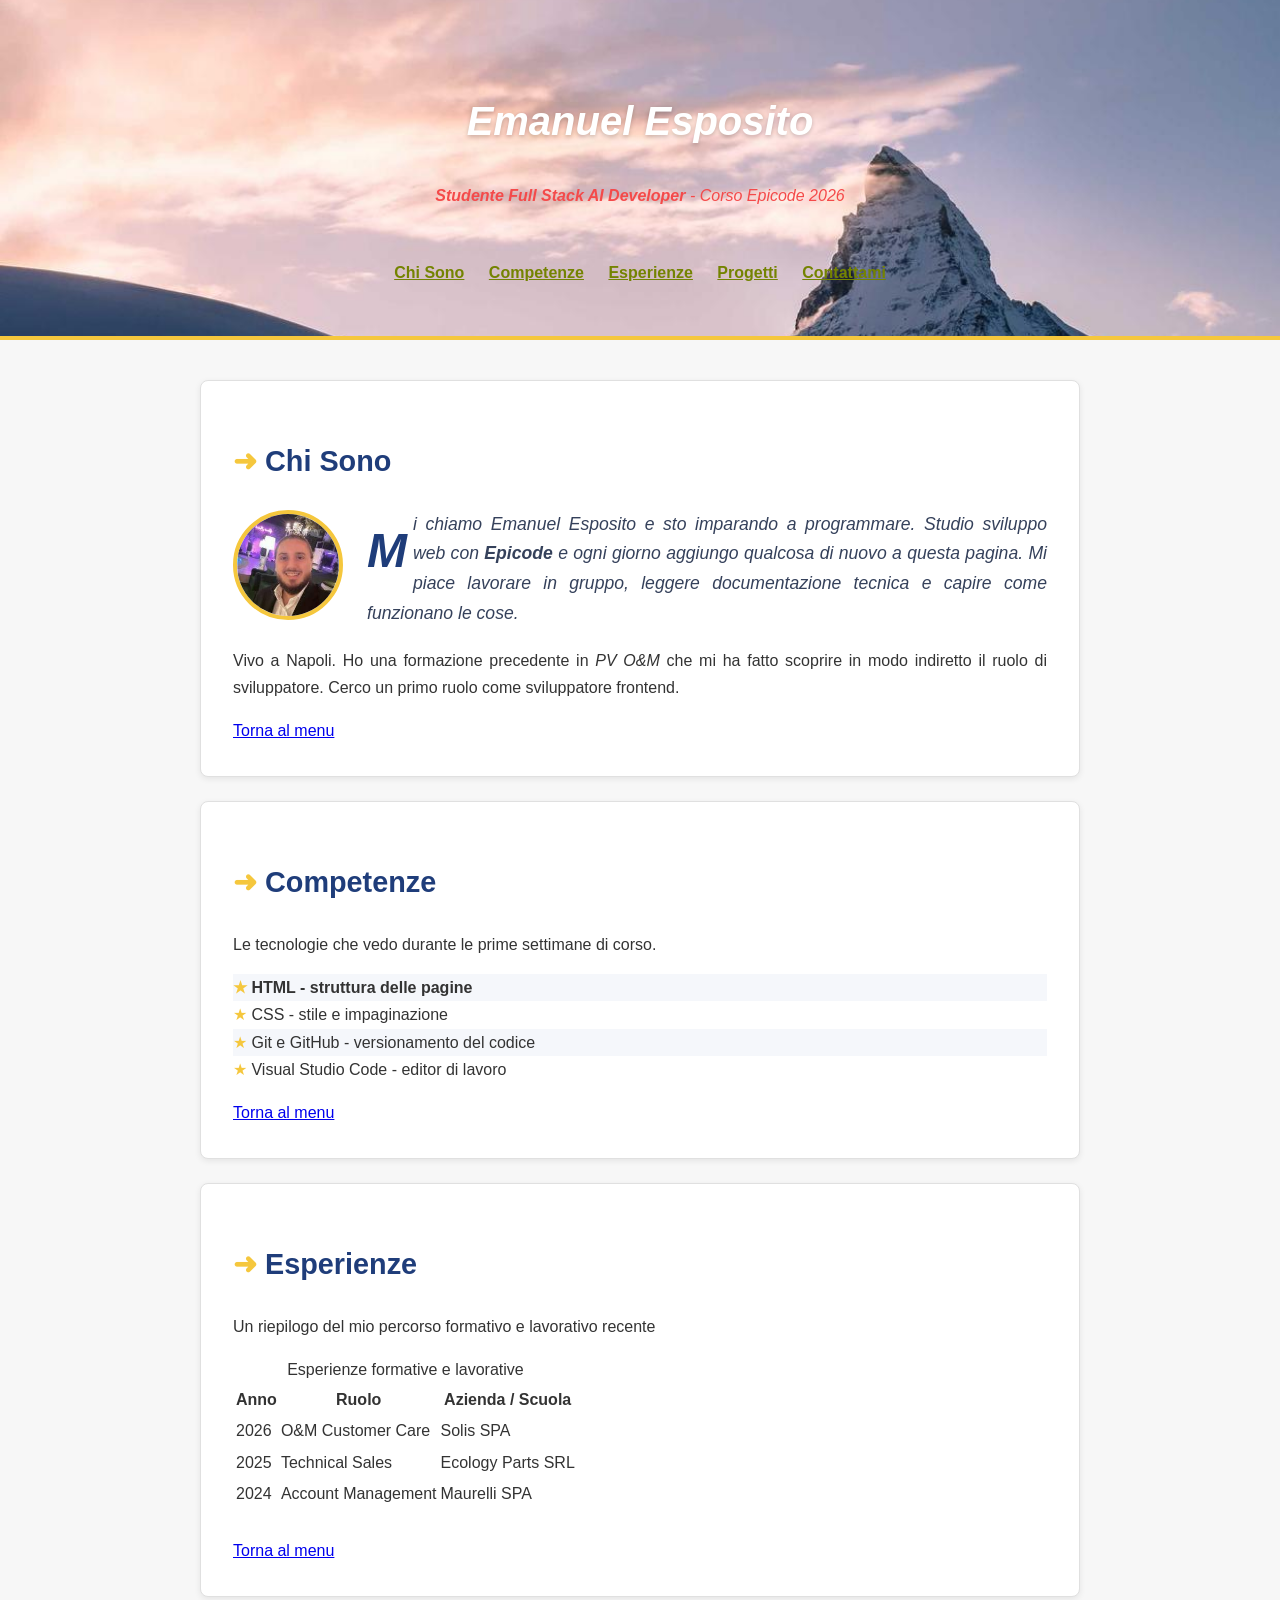
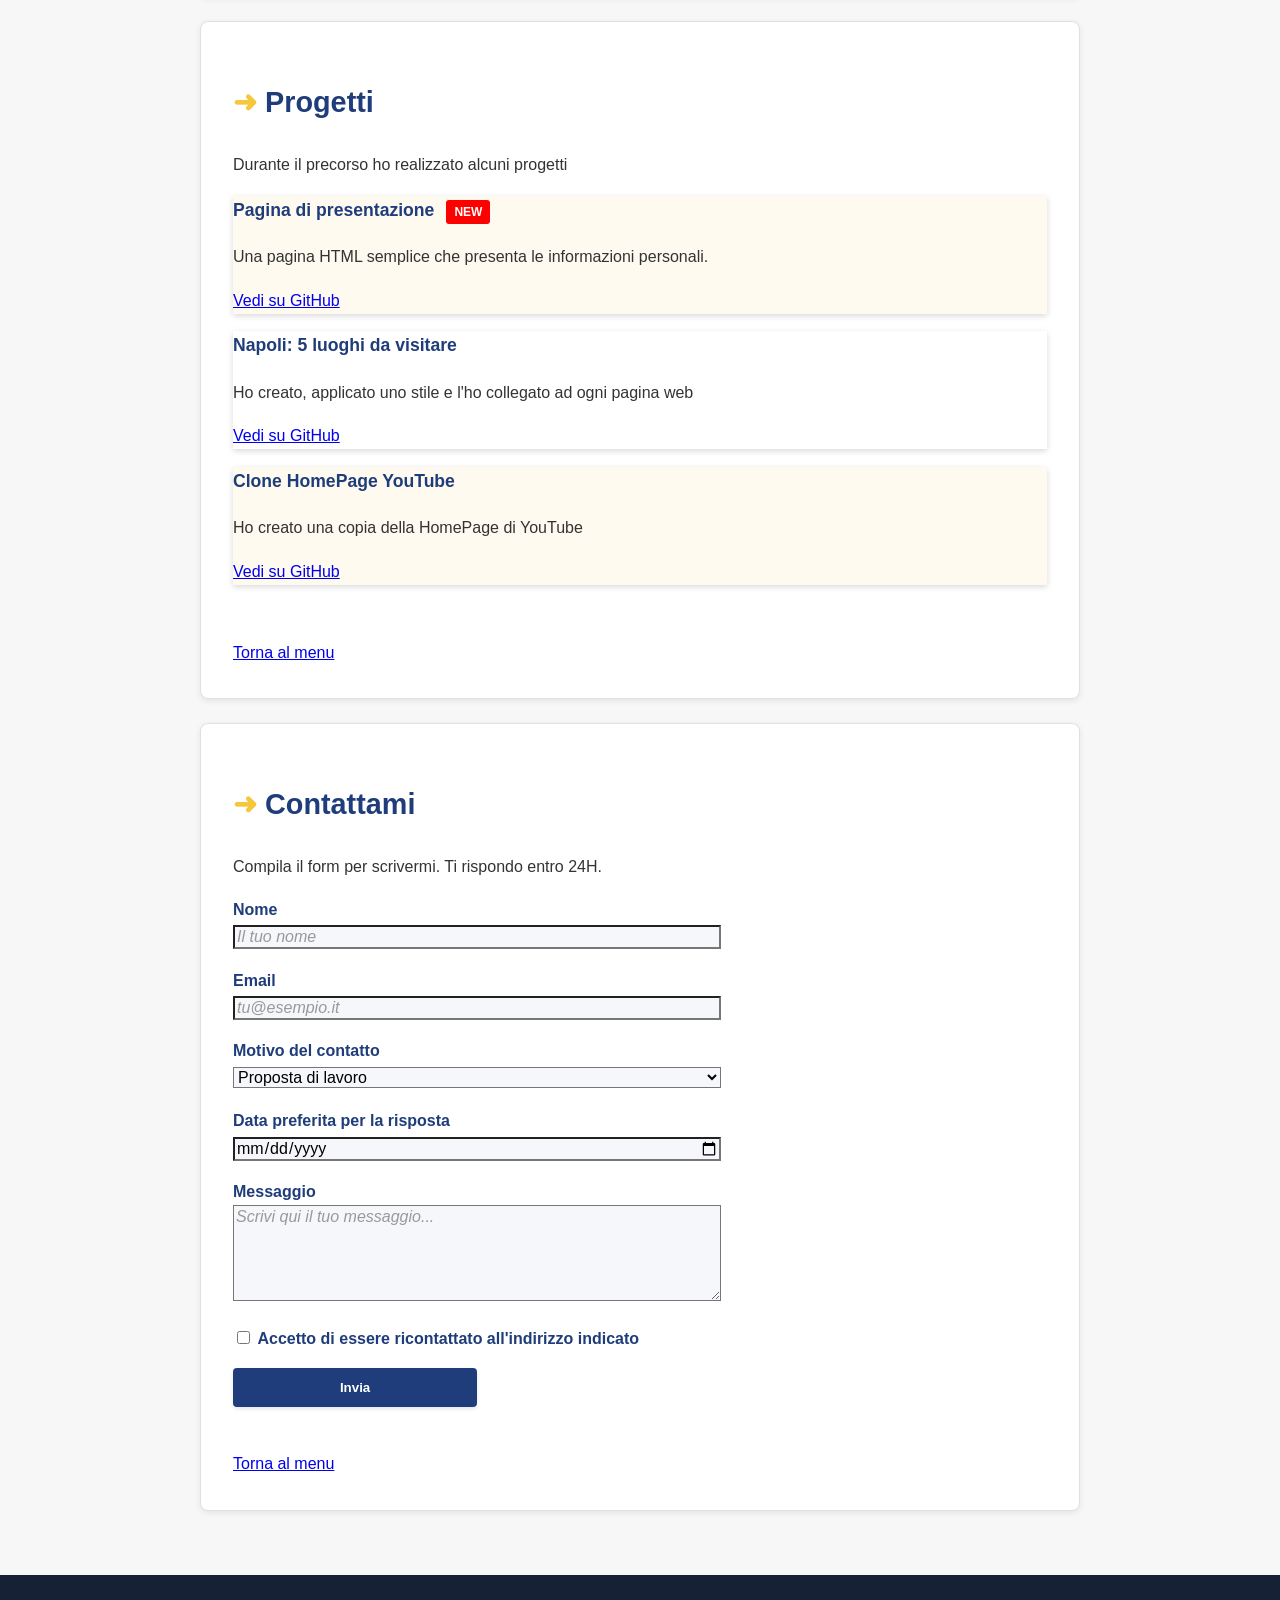
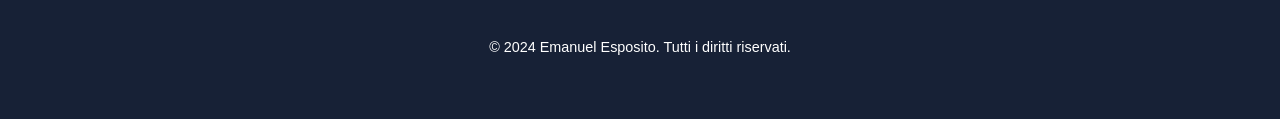
==== index.html @ 8654d566 "Start progetto presentazione personale" ====
<!DOCTYPE html>
<html lang="it">

<head>
    <meta charset="UTF-8">
    <meta name="viewport" content="width=device-width, initial-scale=1.0">
    <title>Progetto Presentazione Personale</title>
    <link rel="stylesheet" type="text/css" href="assets/CSS/style.css">
</head>

<body>
    <!-- Blocco header/nav -->
    <header id="site-header">
        <h1>Emanuel Esposito</h1>
        <p class="tagline"><strong>Studente Full Stack AI Developer</strong> - Corso Epicode 2026</p>
        <nav>
            <ul>
                <li><a href="#chi-sono">Chi Sono</a></li>
                <li><a href="#competenze">Competenze</a></li>
                <li><a href="#esperienze">Esperienze</a></li>
                <li><a href="#progetti">Progetti</a></li>
                <li><a href="#contatti">Contattami</a></li>
            </ul>
        </nav>
    </header>

    <!-- Blocco main -->
    <main>
        <!-- Sezione Chi Sono -->
        <section id="chi-sono">
            <h2>Chi Sono</h2>
            <img src="assets/IMG/foto-emanuel-esposito.png" alt="Foto profilo di Emanuel" class="avatar"/>
            <figcaption>Emanuel Esposito</figcaption>
            <p>Mi chiamo Emanuel Esposito e sto imparando a programmare. Studio sviluppo web con
                <strong>Epicode</strong> e ogni giorno
                aggiungo qualcosa di nuovo a questa pagina. Mi piace lavorare in gruppo, leggere documentazione tecnica
                e capire come funzionano le cose.
            </p>
            <p>Vivo a Napoli. Ho una formazione precedente in <em>PV O&M</em> che mi ha fatto scoprire in modo indiretto
                il ruolo di sviluppatore.
                Cerco un primo ruolo come sviluppatore frontend.</p>
            <a href="#site-header">Torna al menu</a>
        </section>

        <!-- Sezione Competenze -->
        <section id="competenze">
            <h2>Competenze</h2>
            <p>Le tecnologie che vedo durante le prime settimane di corso.</p>
            <ul class="skill-list">
                <li>HTML - struttura delle pagine</li>
                <li>CSS - stile e impaginazione</li>
                <li>Git e GitHub - versionamento del codice</li>
                <li>Visual Studio Code - editor di lavoro</li>
            </ul>
            <a href="#site-header">Torna al menu</a>
        </section>

        <!-- Sezione Esperienze -->
        <section id="esperienze">
            <h2>Esperienze</h2>
            <p>Un riepilogo del mio percorso formativo e lavorativo recente</p>
            <table>
                <caption>Esperienze formative e lavorative</caption>
                <thead>
                    <tr>
                        <th scope="col">Anno</th>
                        <th scope="col">Ruolo</th>
                        <th scope="col">Azienda / Scuola</th>
                    </tr>
                </thead>
                <tbody>
                    <tr>
                        <td>2026</td>
                        <td>O&M Customer Care</td>
                        <td>Solis SPA</td>
                    </tr>
                    <tr>
                        <td>2025</td>
                        <td>Technical Sales</td>
                        <td>Ecology Parts SRL</td>
                    </tr>
                    <tr>
                        <td>2024</td>
                        <td>Account Management</td>
                        <td>Maurelli SPA</td>
                    </tr>
                </tbody>
            </table>
            <br />
            <a href="#site-header">Torna al menu</a>
        </section>

        <!-- Sezione progetti -->
        <section id="progetti">
            <h2>Progetti</h2>
            <p>Durante il precorso ho realizzato alcuni progetti</p>

            <article class="project">
                <h3>Pagina di presentazione</h3>
                <p>Una pagina HTML semplice che presenta le informazioni personali.</p>
                <a href="https://github.com/emanuel95esposito-ops/Epicode/blob/main/HTML-Basics/Presentazione.html"
                    target="_blank">Vedi su GitHub</a></li>
            </article>
            <article class="project">
                <h3>Napoli: 5 luoghi da visitare</h3>
                <p>Ho creato, applicato uno stile e l'ho collegato ad ogni pagina web</p>
                <a href="https://github.com/emanuel95esposito-ops/Epicode/blob/main/CSS-Basics/index.html"
                    target="_blank">Vedi su GitHub</a></li>
            </article>
            <article class="project">
                <h3>Clone HomePage YouTube</h3>
                <p>Ho creato una copia della HomePage di YouTube</p>
                <a href="https://github.com/emanuel95esposito-ops/Epicode/blob/main/YouTube%20Clone/index.html"
                    target="_blank">Vedi su GitHub</a></li>
            </article>
            <br /><br />
            <a href="#site-header">Torna al menu</a>
        </section>

        <!-- Sezione Contatti -->
        <section id="contatti">
            <h2>Contattami</h2>
            <p>Compila il form per scrivermi. Ti rispondo entro 24H.</p>

            <form action="success.html" method="get">

                <p>
                    <label for="nome">Nome</label><br>
                    <input type="text" id="nome" name="nome" placeholder="Il tuo nome" required>
                </p>

                <p>
                    <label for="email">Email</label><br>
                    <input type="email" id="email" name="email" placeholder="tu@esempio.it" required>
                </p>

                <p>
                    <label for="motivo">Motivo del contatto</label><br>
                    <select id="motivo" name="motivo">
                        <option value="lavoro">Proposta di lavoro</option>
                        <option value="collaborazione">Collaborazione su un progetto</option>
                        <option value="info">Richiesta di informazioni</option>
                        <option value="altro">Altro</option>
                    </select>
                </p>

                <p>
                    <label for="data">Data preferita per la risposta</label><br>
                    <input type="date" id="data" name="data">
                </p>

                <p>
                    <label for="messaggio">Messaggio</label><br>
                    <textarea id="messaggio" name="messaggio" rows="5" placeholder="Scrivi qui il tuo messaggio..."
                        required></textarea>
                </p>

                <p>
                    <input type="checkbox" id="consenso" name="consenso" required>
                    <label for="consenso">Accetto di essere ricontattato all'indirizzo indicato</label>
                </p>

                <p>
                    <button type="submit">Invia</button>
                </p>

            </form><br />
            <a href="#site-header">Torna al menu</a>
        </section>
    </main>
    <footer id="site-footer">
        <p>&copy; 2024 Emanuel Esposito. Tutti i diritti riservati.</p>
    </footer>
</body>

</html>
---- assets/CSS/style.css ----
*,
*::before,
*::after {
    box-sizing: border-box;
}

body {
    margin: 0;
    font-family: "Helvetica Neue", Arial, sans-serif;
    font-size: 16px;
    line-height: 1.7;
    color: #333333;
    background-color: #f7f7f7;
}

main {
    max-width: 920px;
    margin: 0 auto;
    padding: 40px 20px;
}

main section {
    padding: 32px;
    margin-bottom: 24px;
    border: 1px solid #e0e0e0;
    border-radius: 8px;
    box-shadow: 0 2px 6px rgba(0, 0, 0, 0.08);
    background-color: #FFFFFF;
}

main section h2::before {
    content: "➜ ";
    color:hsl(45, 90%, 60%);
}

#site-header {
    background-image: url("../IMG/header-bg.jpg");
    background-size:cover;
    background-position: center;
    color: #ffffff;
    text-align: center;
    padding: 60px 20px 15px;
    border-bottom: 4px solid hsl(45, 90%, 60%);
}

#site-header h1 {
    font-size: 2.5rem;
    font-weight: bold;
    font-style: italic;
    text-shadow: 0 2px 4px rgba(0, 0, 0, 0.2);
}

#site-header nav a{
    display: inline-block;
    padding: 8px 16px;
    margin: 0 4px;
    border-radius: 4px;
}

.tagline {
    color: #F44A4A;
    font-style: italic;
}

nav {
	text-align: center;
}

nav ul {
	width: 100%;
	display: inline-block;
    padding-inline-start:0;
}

nav ul li {
	list-style-type: none;
	display: inline-block;
}

nav ul li:not(:last-child) {
	margin-right: -20px;
}

nav a {
    color: hsl(67, 98%, 26%);
    font-weight: bold;
    line-height: 3;
}

nav a:hover {
    color: #ffffff;
    background-color: rgba(0, 0, 0, 0.25);
}

h2 {
    font-size: 1.8rem;
    color: #1F3D7A;
    text-align: left;
}


h3 {
    font-size: 1.1rem;
    color: #1F3D7A;
    text-align: left;
}

#chi-sono {
    background-color: #ffffff;
    text-align: justify;
}

#chi-sono p:first-of-type {
    font-size: 1.10rem;
    font-style: italic;
    color: #35415b;
}

.avatar {
    width: 110px;
    height: 110px;
    border: 4px solid hsl(45, 90%, 60%);
    border-radius: 50%;
    float: left;
    margin: 0 24px 12px 0;
    object-fit: cover;
    object-position: center 50%;
}

#chi-sono figcaption {
    display: none;
}

#competenze {
    clear: both;
}

#chi-sono p:first-of-type::first-letter{
    font-size: 3rem;
    font-weight: bold;
    float: left;
    margin-right: 6px;
    color: #1F3D7A;
}

.project:first-of-type h3::after{
    content: "NEW";
    display: inline-block;
    padding: 2px 8px;
    margin-left: 12px;
    background-color: red;
    color:#ffffff;
    border-radius: 3px;
    font-size: 0.75rem;
}

.skill-list li:nth-child(odd) {
    background-color: #F5F7FB;
}


.skill-list li:nth-child(even) {
    background-color: #ffffff;
}


.skill-list li:first-child {
    font-weight: bold;
}

.skill-list {
    list-style-type: none;
    padding-left: 0;
}

.skill-list li::before {
    content: "★ ";
    color: hsl(45, 90%, 60%);
}


.project:nth-of-type(odd) {
    background-color: #fffaf0;
}


.project:nth-of-type(even) {
    background-color: #ffffff;
}

.project {
    box-shadow: 0 2px 6px rgba(0, 0, 0, 0.15);
}

.project:hover {
    box-shadow: 0 6px 16px rgba(0, 0, 0, 0.30);
}


label {
    font-weight: bold;
    color: #1F3D7A;
}

input,
textarea,
select {

    font-family: "Helvetica Neue", Arial, sans-serif;
    font-size: 1rem;
    width: 60%;
    background-color: #F5F7FB;
}

input[type="checkbox"] {
    width: auto;
}

input::placeholder,
textarea::placeholder,
select::placeholder {
    color: #999999;
    font-style:italic;
}

button {
    color: #ffffff;
    background-color: hsl(220, 60%, 30%);
    font-weight: bold;
    width: 30%;
    padding: 12px 24px;
    border: none;
    border-radius: 4px;
    box-shadow: 0 2px 4px rgba(0, 0, 0, 0.1);
}

button:hover {
    background-color: hsl(220, 60%, 45%);
    color: #ffffff;
    box-shadow: 0 4px 8px rgba(0, 0, 0, 0.15);
}

#site-footer {
    background-color: #172136;
    color: #ffffff;
    text-align: center;
    font-size: 0.9rem;
    padding: 60px 20px;
}

#site-footer p {
    margin: 0;
}
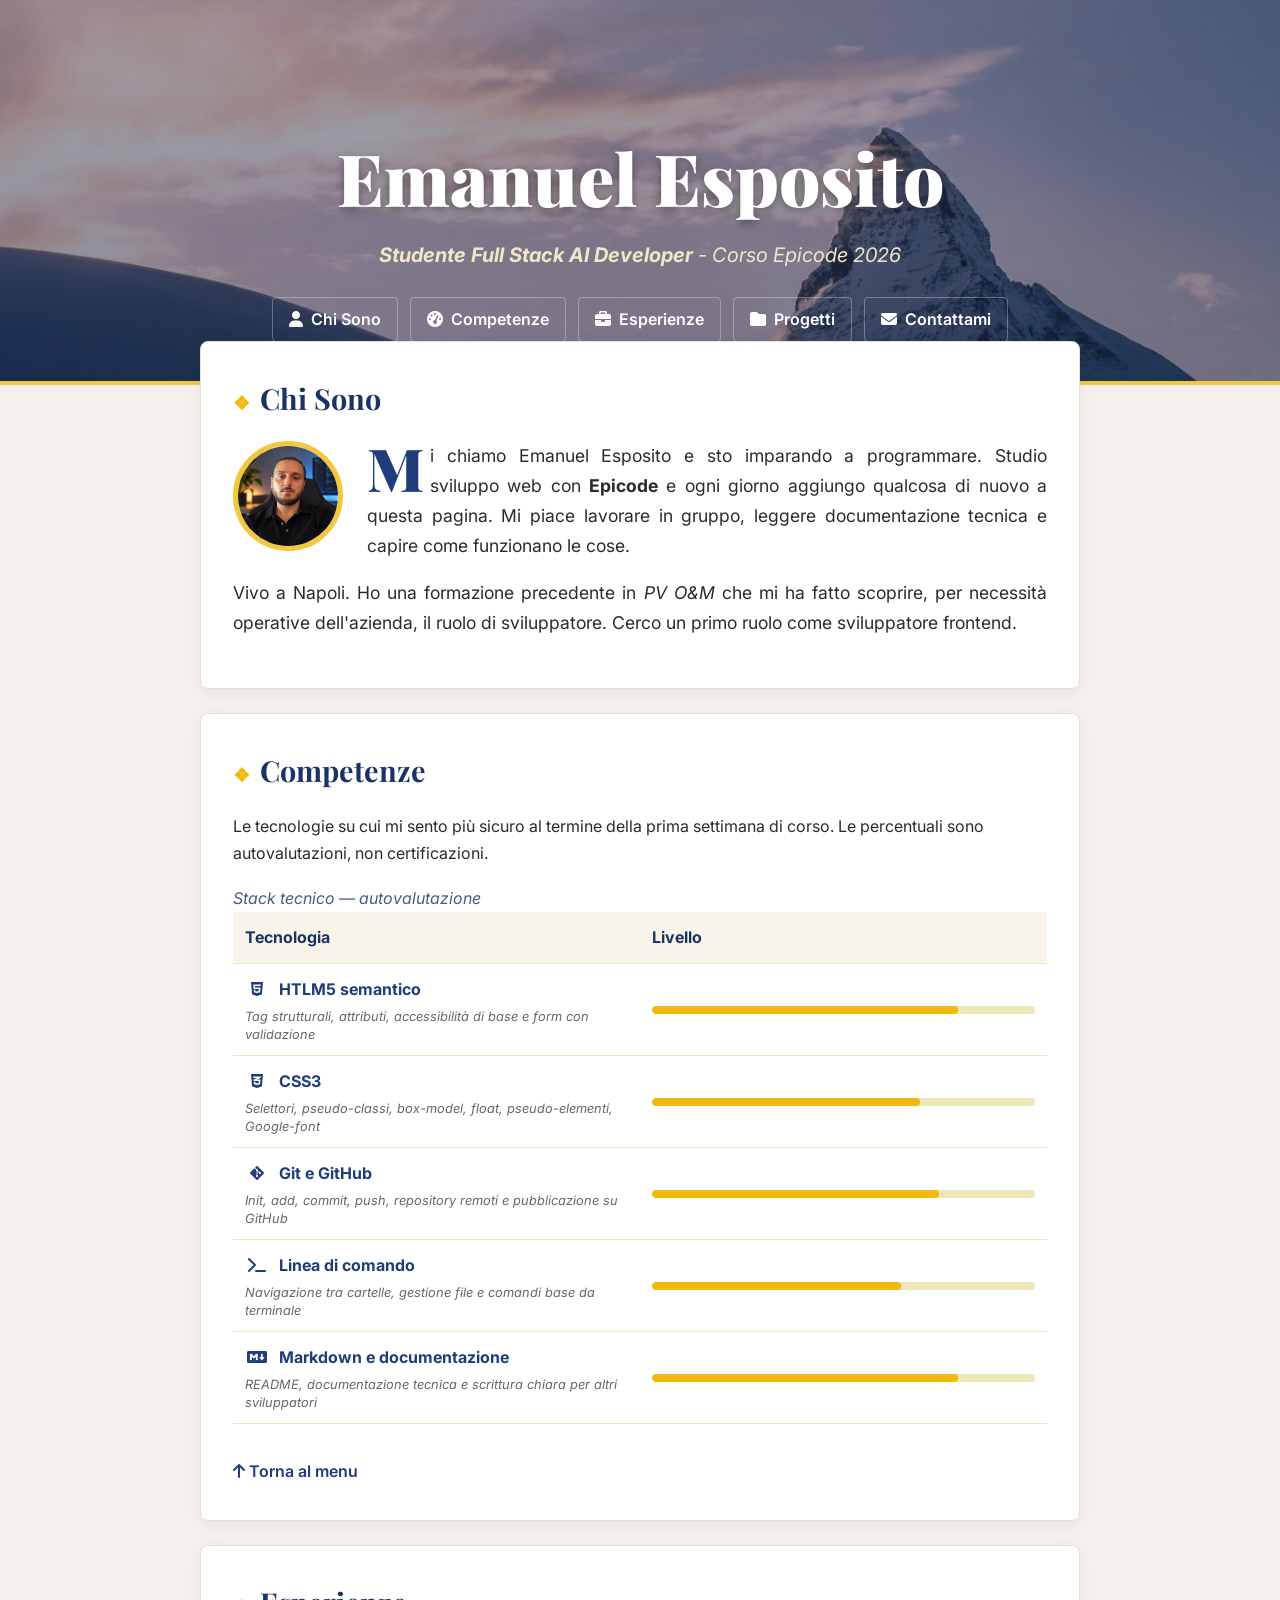
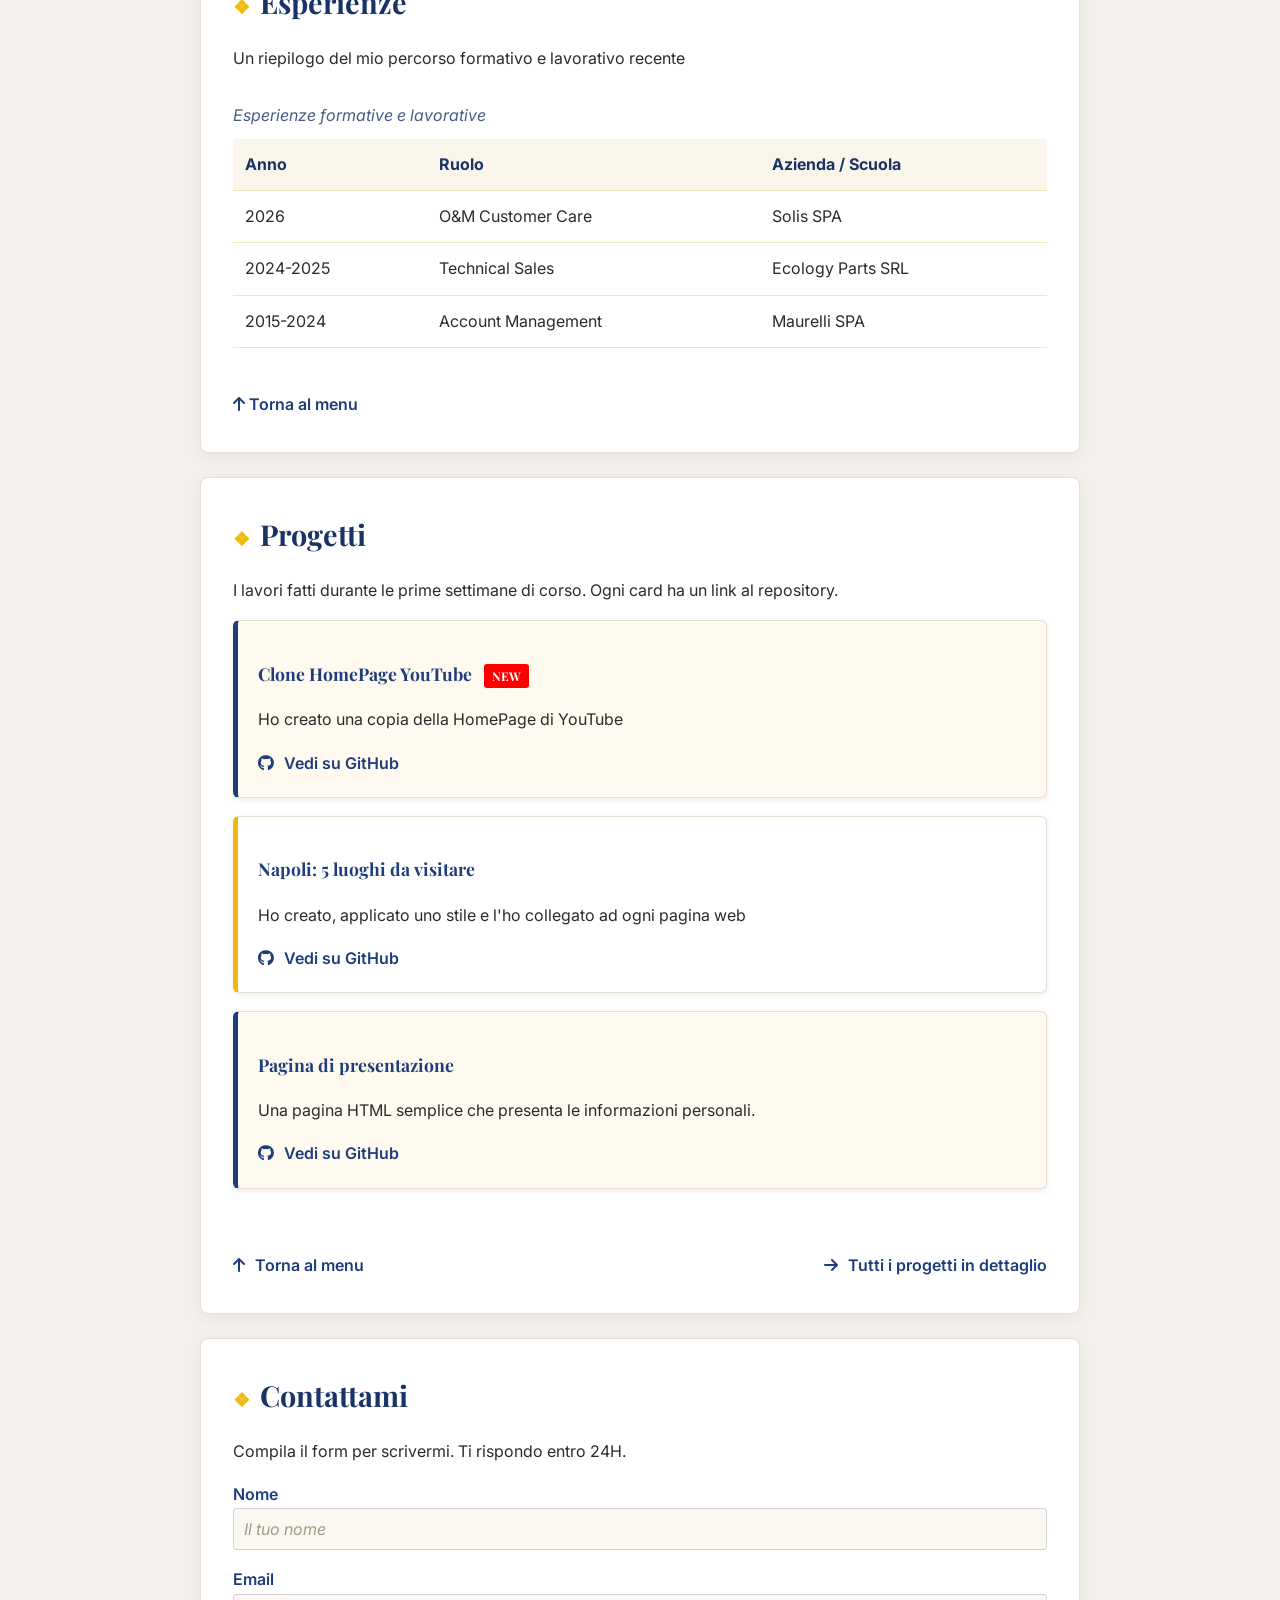
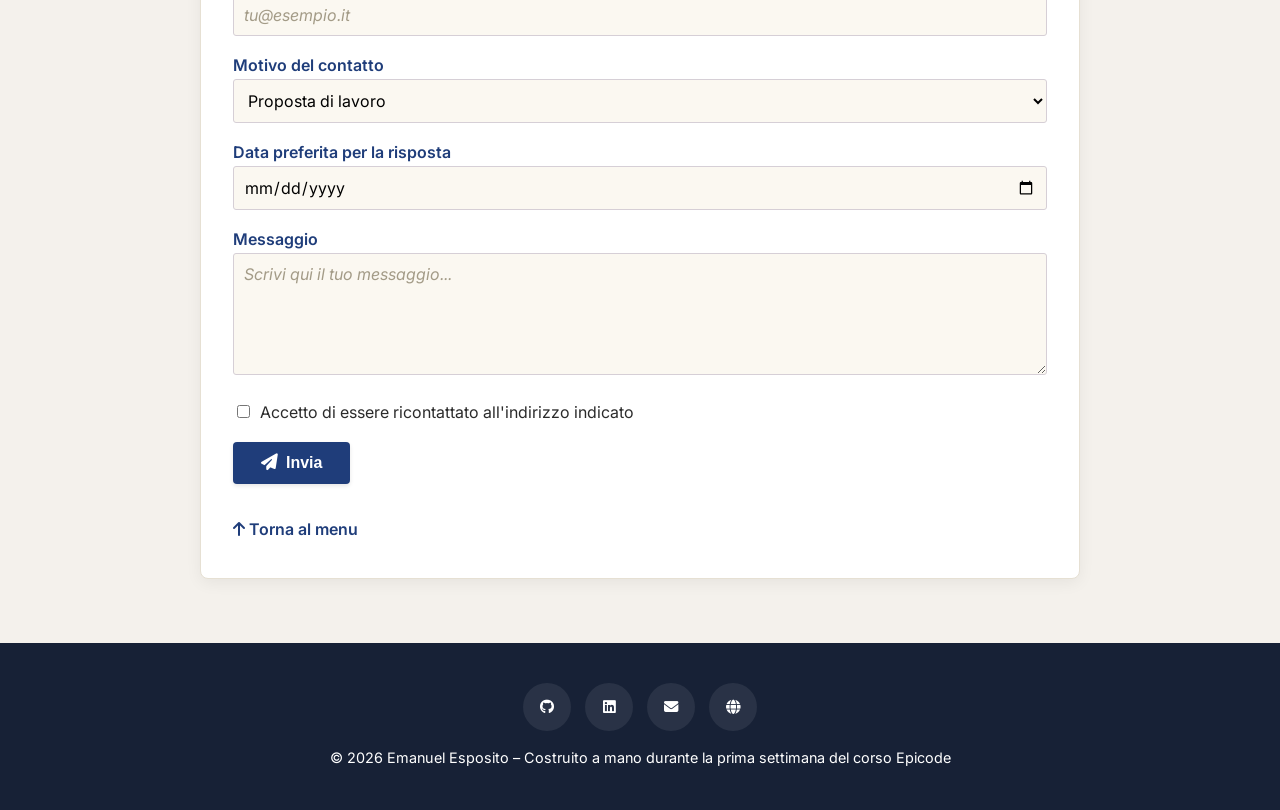
==== commit 7cf9903b: "Aggiornamento completo del portfolio settimanale" ====
--- a/index.html
+++ b/index.html
@@ -5,6 +5,10 @@
     <meta charset="UTF-8">
     <meta name="viewport" content="width=device-width, initial-scale=1.0">
     <title>Progetto Presentazione Personale</title>
+    <link
+        href="https://fonts.googleapis.com/css2?family=Playfair+Display:wght@700;900&family=Inter:wght@400;600&display=swap"
+        rel="stylesheet" />
+    <link rel="stylesheet" href="https://cdnjs.cloudflare.com/ajax/libs/font-awesome/6.5.2/css/all.min.css" />
     <link rel="stylesheet" type="text/css" href="assets/CSS/style.css">
 </head>
 
@@ -15,11 +19,11 @@
         <p class="tagline"><strong>Studente Full Stack AI Developer</strong> - Corso Epicode 2026</p>
         <nav>
             <ul>
-                <li><a href="#chi-sono">Chi Sono</a></li>
-                <li><a href="#competenze">Competenze</a></li>
-                <li><a href="#esperienze">Esperienze</a></li>
-                <li><a href="#progetti">Progetti</a></li>
-                <li><a href="#contatti">Contattami</a></li>
+                <li><a href="#chi-sono"><i class="fa-solid fa-user"></i>Chi Sono</a></li>
+                <li><a href="#competenze"><i class="fa-solid fa-gauge-high"></i>Competenze</a></li>
+                <li><a href="#esperienze"><i class="fa-solid fa-briefcase"></i>Esperienze</a></li>
+                <li><a href="#progetti"><i class="fa-solid fa-folder"></i>Progetti</a></li>
+                <li><a href="#contatti"><i class="fa-solid fa-envelope"></i>Contattami</a></li>
             </ul>
         </nav>
     </header>
@@ -29,30 +33,115 @@
         <!-- Sezione Chi Sono -->
         <section id="chi-sono">
             <h2>Chi Sono</h2>
-            <img src="assets/IMG/foto-emanuel-esposito.png" alt="Foto profilo di Emanuel" class="avatar"/>
+            <img src="assets/IMG/Ritratto tech con luci calde e fredde.png" alt="Foto profilo di Emanuel" class="avatar" />
             <figcaption>Emanuel Esposito</figcaption>
             <p>Mi chiamo Emanuel Esposito e sto imparando a programmare. Studio sviluppo web con
                 <strong>Epicode</strong> e ogni giorno
                 aggiungo qualcosa di nuovo a questa pagina. Mi piace lavorare in gruppo, leggere documentazione tecnica
                 e capire come funzionano le cose.
             </p>
-            <p>Vivo a Napoli. Ho una formazione precedente in <em>PV O&M</em> che mi ha fatto scoprire in modo indiretto
+            <p>Vivo a Napoli. Ho una formazione precedente in <em>PV O&M</em> che mi ha fatto scoprire, per necessità
+                operative dell'azienda,
                 il ruolo di sviluppatore.
                 Cerco un primo ruolo come sviluppatore frontend.</p>
-            <a href="#site-header">Torna al menu</a>
         </section>
 
         <!-- Sezione Competenze -->
         <section id="competenze">
             <h2>Competenze</h2>
-            <p>Le tecnologie che vedo durante le prime settimane di corso.</p>
-            <ul class="skill-list">
-                <li>HTML - struttura delle pagine</li>
-                <li>CSS - stile e impaginazione</li>
-                <li>Git e GitHub - versionamento del codice</li>
-                <li>Visual Studio Code - editor di lavoro</li>
-            </ul>
-            <a href="#site-header">Torna al menu</a>
+            <p>Le tecnologie su cui mi sento più sicuro al termine della prima settimana di corso. Le percentuali sono
+                autovalutazioni, non certificazioni.</p>
+            <table class="skills-table">
+                <caption>Stack tecnico — autovalutazione</caption>
+
+                <thead>
+                    <tr>
+                        <th>Tecnologia</th>
+                        <th>Livello</th>
+                    </tr>
+                </thead>
+
+                <tbody>
+                    <tr>
+                        <td>
+                            <strong>
+                                <i class="fa-brands fa-html5"></i>
+                                HTLM5 semantico
+                            </strong>
+                            <p class="skill-description">Tag strutturali, attributi, accessibilità di base e form con
+                                validazione</p>
+                        </td>
+                        <td>
+                            <div class="progress">
+                                <div class="progress-bar level-80"></div>
+                            </div>
+                        </td>
+                    </tr>
+                    <tr>
+                        <td>
+                            <strong>
+                                <i class="fa-brands fa-css3-alt"></i>
+                                CSS3
+                            </strong>
+                            <p class="skill-description">Selettori, pseudo-classi, box-model, float, pseudo-elementi,
+                                Google-font</p>
+                        </td>
+                        <td>
+                            <div class="progress">
+                                <div class="progress-bar level-70"></div>
+                            </div>
+                        </td>
+                    </tr>
+                    <tr>
+                        <td>
+                            <strong>
+                                <i class="fa-brands fa-git-alt"></i>
+                                Git e GitHub
+                            </strong>
+                            <p class="skill-description">Init, add, commit, push, repository remoti e pubblicazione su
+                                GitHub</p>
+                        </td>
+                        <td>
+                            <div class="progress">
+                                <div class="progress-bar level-75"></div>
+                            </div>
+                        </td>
+                    </tr>
+                    <tr>
+                        <td>
+                            <strong>
+                                <i class="fa-solid fa-terminal"></i>
+                                Linea di comando
+                            </strong>
+                            <p class="skill-description">Navigazione tra cartelle, gestione file e comandi base da
+                                terminale</p>
+                        </td>
+                        <td>
+                            <div class="progress">
+                                <div class="progress-bar level-65"></div>
+                            </div>
+                        </td>
+                    </tr>
+                    <tr>
+                        <td>
+                            <strong>
+                                <i class="fa-brands fa-markdown"></i>
+                                Markdown e documentazione
+                            </strong>
+                            <p class="skill-description">README, documentazione tecnica e scrittura chiara per altri
+                                sviluppatori</p>
+                        </td>
+                        <td>
+                            <div class="progress">
+                                <div class="progress-bar level-80"></div>
+                            </div>
+                        </td>
+                    </tr>
+                </tbody>
+            </table>
+            <a class="torna-menu" href="#site-header">
+                <i class="fa-solid fa-arrow-up"></i>
+                Torna al menu</a>
         </section>
 
         <!-- Sezione Esperienze -->
@@ -75,46 +164,69 @@
                         <td>Solis SPA</td>
                     </tr>
                     <tr>
-                        <td>2025</td>
+                        <td>2024-2025</td>
                         <td>Technical Sales</td>
                         <td>Ecology Parts SRL</td>
                     </tr>
                     <tr>
-                        <td>2024</td>
+                        <td>2015-2024</td>
                         <td>Account Management</td>
                         <td>Maurelli SPA</td>
                     </tr>
                 </tbody>
             </table>
             <br />
-            <a href="#site-header">Torna al menu</a>
+            <a class="torna-menu" href="#site-header">
+            <i class="fa-solid fa-arrow-up"></i>
+            Torna al menu</a>
         </section>
 
         <!-- Sezione progetti -->
         <section id="progetti">
             <h2>Progetti</h2>
-            <p>Durante il precorso ho realizzato alcuni progetti</p>
+            <p>I lavori fatti durante le prime settimane di corso. Ogni card ha un link al repository.</p>
+
+            <article class="project">
+                <h3>Clone HomePage YouTube</h3>
+                <p>Ho creato una copia della HomePage di YouTube</p>
+                <a href="https://github.com/emanuel95esposito-ops/Epicode/blob/main/Precorso/YouTube%20Clone/index.html"
+                    target="_blank">
+                    <i class="fa-brands fa-github"></i>
+                    Vedi su GitHub
+                </a></li>
+            </article>
+
+            <article class="project">
+                <h3>Napoli: 5 luoghi da visitare</h3>
+                <p>Ho creato, applicato uno stile e l'ho collegato ad ogni pagina web</p>
+                <a href="https://github.com/emanuel95esposito-ops/Epicode/blob/main/Precorso/CSS-Basics/index.html"
+                    target="_blank">
+                    <i class="fa-brands fa-github"></i>
+                    Vedi su GitHub
+                </a></li>
+            </article>
 
             <article class="project">
                 <h3>Pagina di presentazione</h3>
                 <p>Una pagina HTML semplice che presenta le informazioni personali.</p>
-                <a href="https://github.com/emanuel95esposito-ops/Epicode/blob/main/HTML-Basics/Presentazione.html"
-                    target="_blank">Vedi su GitHub</a></li>
+                <a href="https://github.com/emanuel95esposito-ops/Epicode/blob/main/Precorso/HTML-Basics/Presentazione.html"
+                    target="_blank">
+                    <i class="fa-brands fa-github"></i>
+                    Vedi su GitHub
+                </a></li>
             </article>
-            <article class="project">
-                <h3>Napoli: 5 luoghi da visitare</h3>
-                <p>Ho creato, applicato uno stile e l'ho collegato ad ogni pagina web</p>
-                <a href="https://github.com/emanuel95esposito-ops/Epicode/blob/main/CSS-Basics/index.html"
-                    target="_blank">Vedi su GitHub</a></li>
-            </article>
-            <article class="project">
-                <h3>Clone HomePage YouTube</h3>
-                <p>Ho creato una copia della HomePage di YouTube</p>
-                <a href="https://github.com/emanuel95esposito-ops/Epicode/blob/main/YouTube%20Clone/index.html"
-                    target="_blank">Vedi su GitHub</a></li>
-            </article>
-            <br /><br />
-            <a href="#site-header">Torna al menu</a>
+            <br />
+            <div class="link-progetti">
+                <a class="torna-menu" href="#site-header">
+                <i class="fa-solid fa-arrow-up"></i>
+                Torna al menu
+                </a>
+
+                <a class="dettagli" href="progetti.html">
+                <i class="fa-solid fa-arrow-right"></i>
+                Tutti i progetti in dettaglio
+                </a>
+            </div>
         </section>
 
         <!-- Sezione Contatti -->
@@ -157,19 +269,36 @@
 
                 <p>
                     <input type="checkbox" id="consenso" name="consenso" required>
-                    <label for="consenso">Accetto di essere ricontattato all'indirizzo indicato</label>
-                </p>
-
-                <p>
-                    <button type="submit">Invia</button>
-                </p>
-
-            </form><br />
-            <a href="#site-header">Torna al menu</a>
+                    <label for="consenso" class="consenso">Accetto di essere ricontattato all'indirizzo indicato</label>
+                </p>
+
+                <p>
+                    <button type="submit"><i class="fa-solid fa-paper-plane"></i>Invia</button>
+                </p>
+
+            </form>
+                <a class="torna-menu" href="#site-header">
+                <i class="fa-solid fa-arrow-up"></i>
+                Torna al menu
+                </a>
         </section>
     </main>
     <footer id="site-footer">
-        <p>&copy; 2024 Emanuel Esposito. Tutti i diritti riservati.</p>
+        <div class="social">
+            <a href="#site-footer" aria-label="GitHub">
+                <i class="fa-brands fa-github"></i>
+            </a>
+            <a href="#site-footer" aria-label="LinkedIn">
+                <i class="fa-brands fa-linkedin"></i>
+            </a>
+            <a href="#site-footer" aria-label="Email">
+                <i class="fa-solid fa-envelope"></i>
+            </a>
+            <a href="#site-footer" aria-label="Sito Web">
+                <i class="fa-solid fa-globe"></i>
+            </a>
+        </div>
+        <p>&copy; 2026 Emanuel Esposito – Costruito a mano durante la prima settimana del corso Epicode</p>
     </footer>
 </body>
 
--- a/assets/CSS/style.css
+++ b/assets/CSS/style.css
@@ -6,96 +6,119 @@
 
 body {
     margin: 0;
-    font-family: "Helvetica Neue", Arial, sans-serif;
+    font-family: 'Inter', Arial, sans-serif;
     font-size: 16px;
     line-height: 1.7;
-    color: #333333;
-    background-color: #f7f7f7;
+    color: #2b2b2b;
+    background-color: #f4f1ec;
+}
+
+h1, h2, h3 {
+    font-family: 'Playfair Display', Georgia, serif;
 }
 
 main {
     max-width: 920px;
-    margin: 0 auto;
-    padding: 40px 20px;
+    margin: -44px auto 0;
+    padding: 0 20px 40px;
+    position: relative;
+    z-index: 2;
 }
 
 main section {
     padding: 32px;
     margin-bottom: 24px;
-    border: 1px solid #e0e0e0;
+    border: 1px solid #e6e0d3;
     border-radius: 8px;
-    box-shadow: 0 2px 6px rgba(0, 0, 0, 0.08);
+    box-shadow: 0 4px 16px rgba(0, 0, 0, 0.06);
     background-color: #FFFFFF;
 }
 
 main section h2::before {
-    content: "➜ ";
-    color:hsl(45, 90%, 60%);
+    content: "\2756";
+    color:hsl(45, 90%, 50%);
+    font-family: Arial, sans-serif;
+    font-size: 0.67em;
+    margin-right: 10px;
 }
 
 #site-header {
-    background-image: url("../IMG/header-bg.jpg");
-    background-size:cover;
-    background-position: center;
+    background-image: 
+        linear-gradient(
+            rgba(25, 35, 65, 0.40),
+            rgba(25, 35, 65, 0.50)
+        ),
+        url("../IMG/header-bg.jpg");
+    background-size: cover;
+    background-position: center 60%;
     color: #ffffff;
     text-align: center;
-    padding: 60px 20px 15px;
+    padding: 141px 20px 39px;
     border-bottom: 4px solid hsl(45, 90%, 60%);
-}
+    position: relative;
+}
+
 
 #site-header h1 {
-    font-size: 2.5rem;
-    font-weight: bold;
+    font-size: 4.5rem;
+    font-weight: 900;
+    margin: 0 0 28px;
+    line-height: 1;
+    text-shadow: 0 3px 10px rgba(0, 0, 0, 0.4);
+}
+
+.tagline {
+    color: #f0e7c8;
     font-style: italic;
-    text-shadow: 0 2px 4px rgba(0, 0, 0, 0.2);
-}
-
-#site-header nav a{
+    font-size: 1.25rem;
+    margin: 0 0 28px;
+    line-height: 1.4;
+}
+
+nav {
+	text-align: center;
+    position: relative;
+    z-index: 1;
+}
+
+nav ul {
+    margin: 0;
+    padding-left:0;
+    list-style-type: none;
+}
+
+nav ul li {
+	list-style-type: none;
+	display: inline-block;
+}
+
+nav a {
     display: inline-block;
     padding: 8px 16px;
     margin: 0 4px;
+    color: #ffffff;
+    text-decoration: none;
+    font-weight: 600;
+    border:1px solid rgba(255,255,255,0.3);
     border-radius: 4px;
 }
 
-.tagline {
-    color: #F44A4A;
-    font-style: italic;
-}
-
-nav {
-	text-align: center;
-}
-
-nav ul {
-	width: 100%;
-	display: inline-block;
-    padding-inline-start:0;
-}
-
-nav ul li {
-	list-style-type: none;
-	display: inline-block;
-}
-
-nav ul li:not(:last-child) {
-	margin-right: -20px;
-}
-
-nav a {
-    color: hsl(67, 98%, 26%);
-    font-weight: bold;
-    line-height: 3;
-}
-
 nav a:hover {
-    color: #ffffff;
-    background-color: rgba(0, 0, 0, 0.25);
+    color: hsl(220, 60%, 25%);
+    background-color: hsl(45, 90%, 60%);
+    border-color: hsl(45, 90%, 60%);    
+}
+
+nav a i {
+    margin-right: 8px;
 }
 
 h2 {
     font-size: 1.8rem;
-    color: #1F3D7A;
+    color: hsl(220, 60%, 25%);
     text-align: left;
+    margin-top: 0;
+    margin-bottom: 18px;
 }
 
 
@@ -110,16 +133,17 @@
     text-align: justify;
 }
 
-#chi-sono p:first-of-type {
+#chi-sono p {
     font-size: 1.10rem;
-    font-style: italic;
-    color: #35415b;
+    font-style: normal;
+    color: #2b2b2b;
+    line-height: 1.7;
 }
 
 .avatar {
     width: 110px;
     height: 110px;
-    border: 4px solid hsl(45, 90%, 60%);
+    border: 5px solid hsl(45, 90%, 60%);
     border-radius: 50%;
     float: left;
     margin: 0 24px 12px 0;
@@ -136,11 +160,146 @@
 }
 
 #chi-sono p:first-of-type::first-letter{
-    font-size: 3rem;
-    font-weight: bold;
+    font-family: 'Playfair Display', Georgia, serif;
+    font-size: 3.7rem;
+    font-weight: 900;
     float: left;
     margin-right: 6px;
-    color: #1F3D7A;
+    color: hsl(220, 60%, 30%);
+    line-height: 0.9;
+}
+
+.skills-table {
+    width: 100%;
+    border-collapse: collapse;
+    margin: 18px 0;
+}
+
+.skills-table caption {
+    text-align: left;
+    font-style: italic;
+    color: hsl(220, 30%, 40%);
+}
+
+
+.skills-table th, .skills-table td {
+    padding: 12px;
+    border-bottom: 1px solid #ece6b8;
+    text-align: left;
+    width: 50%;
+}
+
+.skills-table th {
+    color: hsl(220, 60%, 25%);
+    background-color: #f9f5ea;
+}
+
+.skills-table strong {
+    display: block;
+    color: hsl(220, 60%, 30%);
+}
+
+.skills-table strong i {
+    width: 24px;
+    margin-right: 6px;
+    color:hsl(220, 60%, 30%);
+    text-align:center;
+}
+
+.progress {
+    width: 100%;
+    height: 8px;
+    background-color: #ece6b8;
+    border-radius: 10px;
+    overflow: hidden;
+}
+
+.progress-bar {
+    height: 100%;
+    background-color: hsl(45, 90%, 50%);
+    border-radius: 10px;
+}
+
+.level-80 {
+    width:80%;
+}
+
+.level-70 {
+    width:70%;
+}
+
+.level-75 {
+    width:75%;
+}
+
+.level-65 {
+    width:65%;
+}
+
+#esperienze table {
+    width: 100%;
+    border-collapse: collapse;
+    margin-top: 18px;
+}
+
+#esperienze caption {
+    text-align: left;
+    color: hsl(220, 30%, 40%);
+    font-style: italic;
+    padding: 12px 0 10px;
+}
+
+#esperienze th, #esperienze td {
+    padding: 12px;
+    border-bottom: 1px solid #ece6b8;
+    text-align: left;
+}
+
+#esperienze th {
+    color: hsl(220, 60%, 25%);
+    background-color: #f9f5ea;
+}
+
+.skill-description {
+    margin: 4px 0 0;
+    font-size: 0.8rem;
+    font-style: italic;
+    color: #666666;
+    line-height: 1.4;
+}
+
+.project {
+    box-shadow: 0 2px 6px rgba(0, 0, 0, 0.08);
+    padding: 20px;
+    margin-bottom: 18px;
+    border: 1px solid #e6e0d3;
+    border-radius: 6px;
+}
+
+.project:nth-of-type(odd) {
+    background-color: #fffaf0;
+    border-left: 5px solid hsl(220, 60%, 30%);
+}
+
+
+.project:nth-of-type(even) {
+    background-color: #ffffff;
+    border-left: 5px solid hsl(45, 90%, 50%);
+}
+
+.project a {
+    color: hsl(220, 60%, 30%);
+    font-weight: 600;
+    text-decoration: none;
+}
+
+.project a i {
+    margin-right: 6px;
+}
+
+.project a:hover {
+    color: hsl(220, 60%, 45%);
+    border-bottom: 2px solid hsl(45, 90%, 50%);
 }
 
 .project:first-of-type h3::after{
@@ -154,100 +313,240 @@
     font-size: 0.75rem;
 }
 
-.skill-list li:nth-child(odd) {
-    background-color: #F5F7FB;
-}
-
-
-.skill-list li:nth-child(even) {
-    background-color: #ffffff;
-}
-
-
-.skill-list li:first-child {
-    font-weight: bold;
-}
-
-.skill-list {
-    list-style-type: none;
-    padding-left: 0;
-}
-
-.skill-list li::before {
-    content: "★ ";
-    color: hsl(45, 90%, 60%);
-}
-
-
-.project:nth-of-type(odd) {
-    background-color: #fffaf0;
-}
-
-
-.project:nth-of-type(even) {
-    background-color: #ffffff;
-}
-
-.project {
-    box-shadow: 0 2px 6px rgba(0, 0, 0, 0.15);
-}
-
-.project:hover {
-    box-shadow: 0 6px 16px rgba(0, 0, 0, 0.30);
-}
-
-
 label {
-    font-weight: bold;
-    color: #1F3D7A;
+    font-weight: 600;
+    color: hsl(220, 60%, 30%);
 }
 
 input,
 textarea,
 select {
-
-    font-family: "Helvetica Neue", Arial, sans-serif;
+    padding: 10px;
+    font-family: 'Inter', Arial, sans-serif;
     font-size: 1rem;
-    width: 60%;
-    background-color: #F5F7FB;
+    width: 100%;
+    background-color: #fbf8f1;
+    border: 1px solid #d6cfd6;
+    border-radius: 3px;
 }
 
 input[type="checkbox"] {
     width: auto;
+    margin-right: 6px;
+}   
+
+.consenso {
+    color: #2b2b2b;
+    font-weight: normal;
 }
 
 input::placeholder,
 textarea::placeholder,
 select::placeholder {
-    color: #999999;
+    color: #a39b87;
     font-style:italic;
 }
 
+input:focus,
+textarea:focus,
+select:focus {
+    background-color: #ffffff;
+    border-color: hsl(220, 60%, 30%);
+    outline: none;
+}
+
 button {
     color: #ffffff;
     background-color: hsl(220, 60%, 30%);
-    font-weight: bold;
-    width: 30%;
-    padding: 12px 24px;
+    width: auto;
+    padding: 12px 28px;
     border: none;
     border-radius: 4px;
     box-shadow: 0 2px 4px rgba(0, 0, 0, 0.1);
+    font-size: 1rem;
+    font-weight: 600;
 }
 
 button:hover {
     background-color: hsl(220, 60%, 45%);
     color: #ffffff;
-    box-shadow: 0 4px 8px rgba(0, 0, 0, 0.15);
+    box-shadow: 0 4px 10px rgba(0, 0, 0, 0.18);
+}
+
+button i {
+    margin-right: 8px;
+    font-size: 1.05rem;
+}
+
+.torna-menu {
+    display: inline-block;
+    margin-top: 16px;
+    color: hsl(220, 60%, 30%);
+    font-weight: 600;
+    text-decoration: none;
+    border-bottom: 2px solid transparent;
+}
+
+.torna-menu:hover {
+    color: hsl(220, 60%, 45%);
+    border-bottom-color: hsl(45, 90%, 50%);
+}
+
+.link-progetti .torna-menu {
+    float: left;
+    margin: 0;
+}
+
+#site-header .torna-home {
+    display: inline-block;
+    margin-top: 14.1px;
+    padding: 8px 14px;
+    color: #ffffff;
+    font-weight: 600;
+    text-decoration: none;
+    border: 1px solid rgba(255, 255, 255, 0.3);
+    border-radius: 4px;
+}
+
+#site-header .torna-home:hover {
+    color: hsl(220, 60%, 25%);
+    background-color: hsl(45, 90%, 60%);
+    border-color: hsl(45, 90%, 60%);
+}
+
+#site-header .torna-home i {
+    margin-right: 6px;
 }
 
 #site-footer {
-    background-color: #172136;
+    background-color: hsl(220, 40%, 15%);
     color: #ffffff;
     text-align: center;
     font-size: 0.9rem;
-    padding: 60px 20px;
+    padding: 40px 20px;
+}
+
+.link-progetti {
+    margin-top: 18px;
+}
+
+.link-progetti .torna-menu {
+    float: left;
+    margin:0;
+}
+
+.link-progetti .dettagli {
+    float: right;
+    margin:0;
+    color: hsl(220, 60%, 30%);
+    font-weight: 600;
+    text-decoration: none;
+    border-bottom: 2px solid transparent;
+}
+
+.link-progetti .dettagli:hover {
+    color: hsl(220, 60%, 45%);
+    border-bottom-color: hsl(45, 90%, 50%);
+}
+
+.link-progetti::after {
+    content: "";
+    display: block;
+    clear: both;
+}
+
+.link-progetti i {
+    margin-right: 6px;
+}
+
+.dettagli a {
+    color: hsl(220, 60%, 30%);
+    font-weight: 600;
+    text-decoration: none;
+    border-bottom: 2px solid transparent;
+}
+
+.dettagli a:hover {
+    color: hsl(220, 60%, 45%);
+    border-bottom-color: hsl(45, 90%, 50%);
+}
+
+.dettaglio {
+    margin-top: 24px;
+    padding: 24px;
+    background-color:#ffffff;
+    border: 1px solid #e6e0d3;
+    border-radius: 6px;
+    box-shadow: 0 4px 16px rgba(0, 0, 0, 0.06);
+}
+
+.dettaglio h3::before {
+    content: "\2756";
+    color: hsl(45, 90%, 50%);
+    font-size: 0.55em;
+    margin-right: 10px;
+}
+
+.dettaglio h3 {
+    font-size: 2.3rem;
+    margin-top: 0;
+    color: hsl(220, 60%, 25%);
+}
+
+.social a {
+    display:inline-block;
+    width: 48px;
+    height: 48px;
+    margin: 0 5px 15px;
+    line-height: 48px;
+    color: #ffffff;
+    background-color:rgba(255,255,255,0.08);
+    border-radius: 50%;
+    text-decoration: none;
+}
+
+.social a:hover {
+    color:hsl(220, 60%, 20%);
+    background-color: hsl(45, 90%, 60%);
+}
+
+#dettagli-progetti {
+    background-color: transparent;
+    border: none;
+    box-shadow: none;
+    padding: 0;
+    margin-top: -10px;
+}
+
+.header-progetti h1 {
+    font-size: 3.5rem;
+    margin: 0 0 14px;
+}
+
+.header-progetti .tagline {
+    font-size: 1.25rem;
+    margin: 0 0 14px;
+}
+
+.header-progetti .torna-home {
+    margin-top: 0;
+}
+
+#dettagli-progetti .dettaglio:first-child {
+    margin-top: 0;
 }
 
 #site-footer p {
     margin: 0;
-}+}
+
+#dettagli-progetti {
+    background-color: transparent;
+    border: none;
+    box-shadow: none;
+    padding: 0;
+}
+
+.main-progetti {
+    margin-top: -44px;
+}
